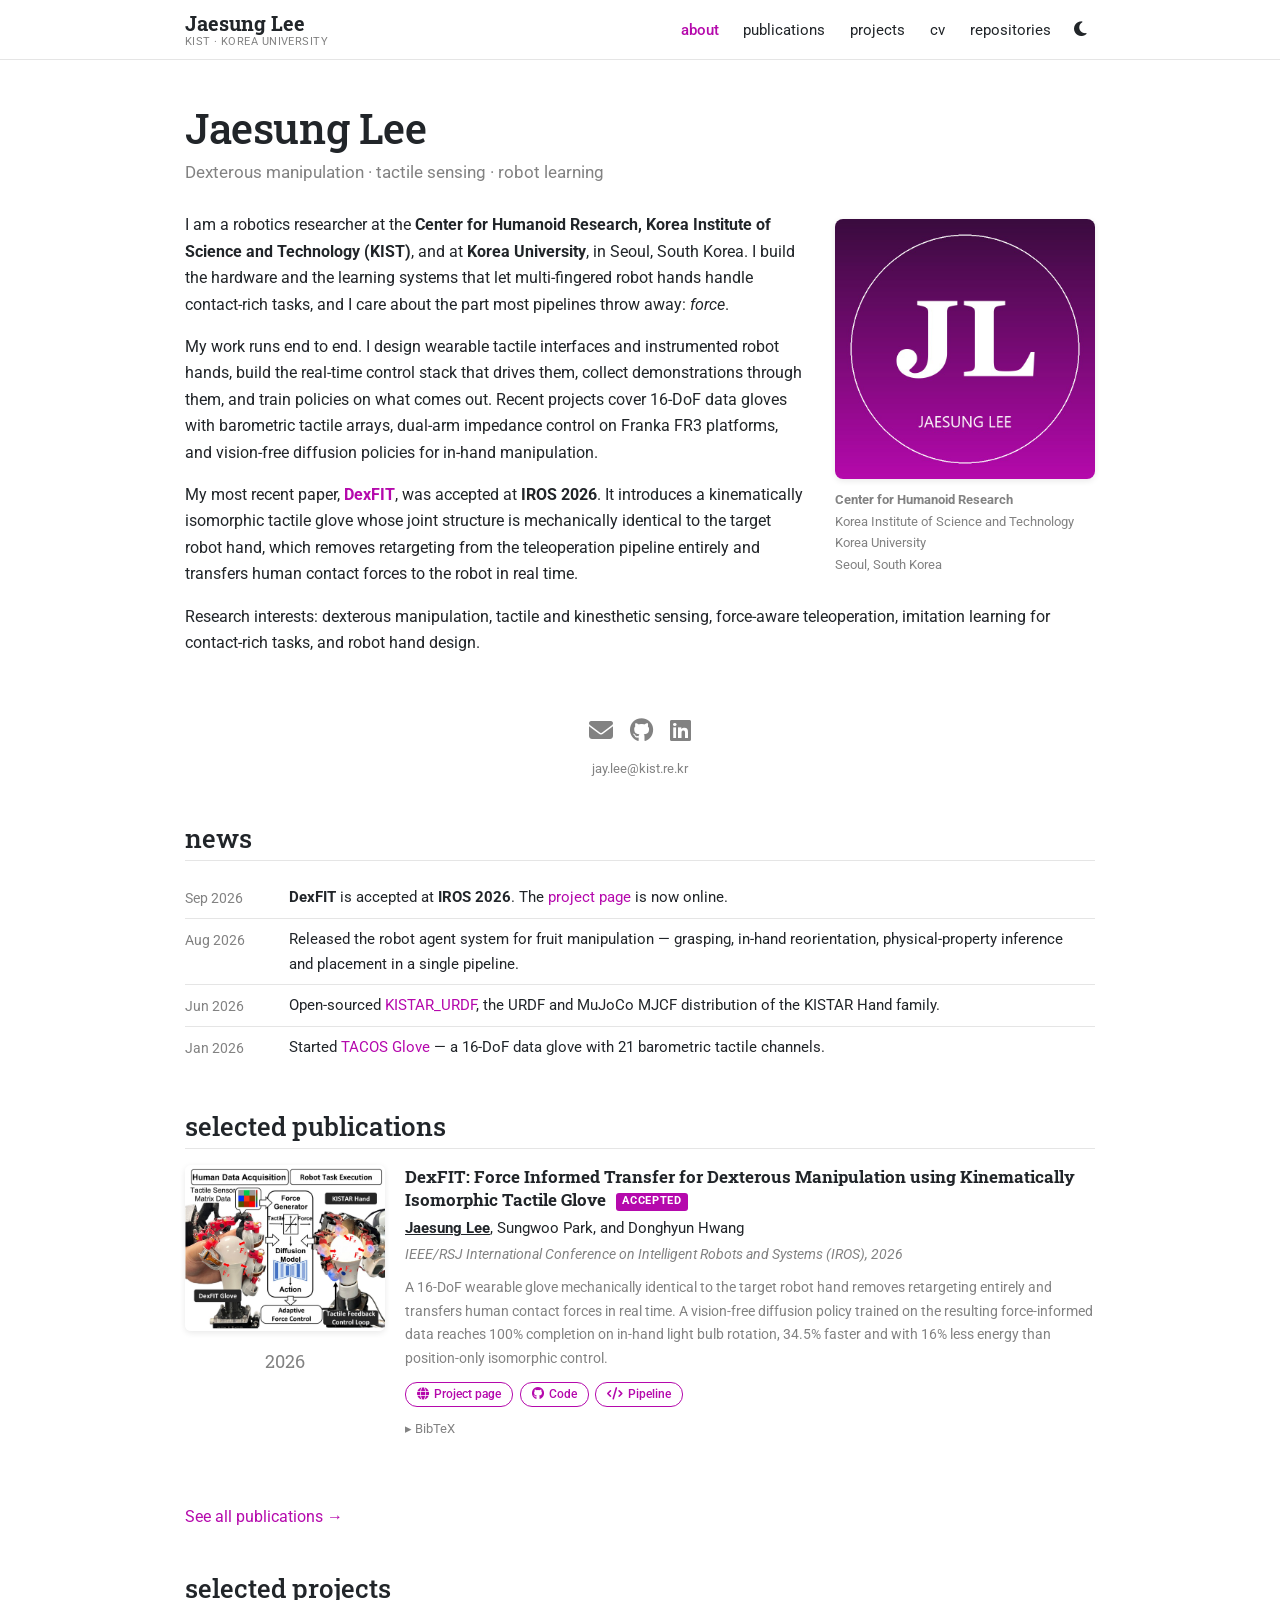
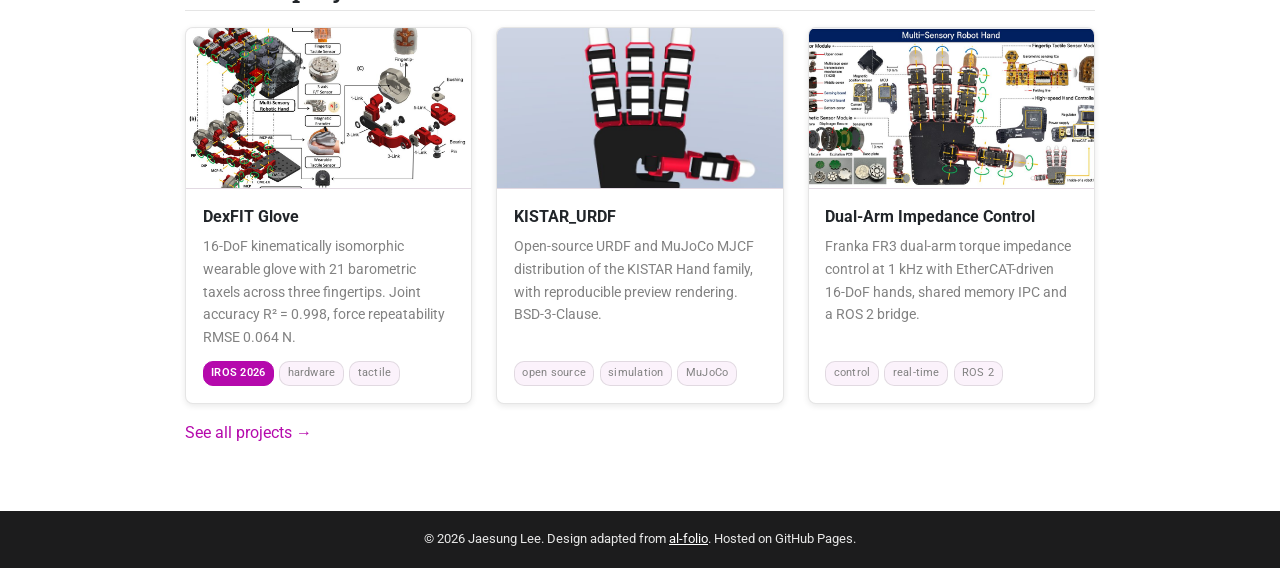
==== index.html @ 78a73863 "Add personal academic portfolio site Static portfolio for jaylee00.github.io, with the visual langua" ====
<!DOCTYPE html>
<html lang="en">
<head>
<meta charset="utf-8">
<meta name="viewport" content="width=device-width, initial-scale=1">
<title>Jaesung Lee</title>
<meta name="description" content="Jaesung Lee — robotics researcher at Korea University and the Center for Humanoid Research, KIST. Dexterous manipulation, tactile sensing, force-aware teleoperation and robot learning.">
<meta name="author" content="Jaesung Lee">
<link rel="icon" href="assets/img/favicon.png">
<meta property="og:type" content="website">
<meta property="og:title" content="Jaesung Lee">
<meta property="og:description" content="Robotics researcher working on dexterous manipulation, tactile sensing and force-aware robot learning.">
<meta property="og:image" content="https://jaylee00.github.io/assets/img/dexfit_teaser.jpg">
<meta property="og:url" content="https://jaylee00.github.io/">
<meta name="twitter:card" content="summary_large_image">
<link rel="canonical" href="https://jaylee00.github.io/">
<link rel="preconnect" href="https://fonts.googleapis.com">
<link rel="preconnect" href="https://fonts.gstatic.com" crossorigin>
<link rel="stylesheet" href="https://fonts.googleapis.com/css2?family=Roboto+Slab:wght@400;500;700&family=Roboto:ital,wght@0,300;0,400;0,500;0,700;1,400&display=swap">
<link rel="stylesheet" href="https://cdnjs.cloudflare.com/ajax/libs/font-awesome/6.5.2/css/all.min.css">
<link rel="stylesheet" href="assets/css/main.css">
<script>
  (function () {
    try {
      var t = localStorage.getItem("theme");
      if (t) document.documentElement.setAttribute("data-theme", t);
    } catch (e) {}
  })();
</script>
</head>
<body>

<nav class="navbar">
  <div class="navbar-inner">
    <a class="navbar-brand" href="index.html">
      <span class="brand-name">Jaesung Lee</span>
      <span class="brand-sub">KIST &middot; Korea University</span>
    </a>
    <button class="nav-toggle" id="nav-toggle" aria-label="Toggle navigation" aria-expanded="false" aria-controls="nav-links">
      <i class="fa-solid fa-bars"></i>
    </button>
    <ul class="nav-links" id="nav-links">
      <li><a href="index.html" class="active">about</a></li>
      <li><a href="publications.html">publications</a></li>
      <li><a href="projects.html">projects</a></li>
      <li><a href="cv.html">cv</a></li>
      <li><a href="repositories.html">repositories</a></li>
      <li>
        <button class="theme-toggle" id="theme-toggle" aria-label="Switch to dark theme">
          <i class="fa-solid fa-moon"></i>
        </button>
      </li>
    </ul>
  </div>
</nav>

<main>
<div class="container">

  <header class="post-header">
    <h1 class="post-title">Jaesung Lee</h1>
    <p class="post-description">Dexterous manipulation &middot; tactile sensing &middot; robot learning</p>
  </header>

  <div class="about-body clearfix">
    <div class="profile">
      <img src="assets/img/prof_pic.jpg" alt="Jaesung Lee">
      <div class="more-info">
        <p><strong>Center for Humanoid Research</strong></p>
        <p>Korea Institute of Science and Technology</p>
        <p>Korea University</p>
        <p>Seoul, South Korea</p>
      </div>
    </div>

    <p>
      I am a robotics researcher at the <strong>Center for Humanoid Research, Korea Institute of Science
      and Technology (KIST)</strong>, and at <strong>Korea University</strong>, in Seoul, South Korea.
      I build the hardware and the learning systems that let multi-fingered robot hands handle contact-rich
      tasks, and I care about the part most pipelines throw away: <em>force</em>.
    </p>

    <p>
      My work runs end to end. I design wearable tactile interfaces and instrumented robot hands, build the
      real-time control stack that drives them, collect demonstrations through them, and train policies on
      what comes out. Recent projects cover 16-DoF data gloves with barometric tactile arrays, dual-arm
      impedance control on Franka FR3 platforms, and vision-free diffusion policies for in-hand manipulation.
    </p>

    <p>
      My most recent paper, <a href="https://jaylee00.github.io/Dex-FIT/"><strong>DexFIT</strong></a>, was
      accepted at <strong>IROS 2026</strong>. It introduces a kinematically isomorphic tactile glove whose
      joint structure is mechanically identical to the target robot hand, which removes retargeting from the
      teleoperation pipeline entirely and transfers human contact forces to the robot in real time.
    </p>

    <p>
      Research interests: dexterous manipulation, tactile and kinesthetic sensing, force-aware teleoperation,
      imitation learning for contact-rich tasks, and robot hand design.
    </p>
  </div>

  <div class="social">
    <div class="social-icons">
      <a href="mailto:jay.lee@kist.re.kr" title="Email" aria-label="Email"><i class="fa-solid fa-envelope"></i></a>
      <a href="https://github.com/JayLee00" title="GitHub" aria-label="GitHub" target="_blank" rel="noopener"><i class="fa-brands fa-github"></i></a>
      <a href="https://www.linkedin.com/in/jaesung-lee-00-jay-lee" title="LinkedIn" aria-label="LinkedIn" target="_blank" rel="noopener"><i class="fa-brands fa-linkedin"></i></a>
    </div>
    <p class="contact-note">jay.lee@kist.re.kr</p>
  </div>

  <h2 class="section-title">news</h2>
  <div class="news">
    <table>
      <tbody>
        <tr>
          <td class="date">Sep 2026</td>
          <td><strong>DexFIT</strong> is accepted at <strong>IROS 2026</strong>. The
            <a href="https://jaylee00.github.io/Dex-FIT/">project page</a> is now online.</td>
        </tr>
        <tr>
          <td class="date">Aug 2026</td>
          <td>Released the robot agent system for fruit manipulation — grasping, in-hand reorientation,
            physical-property inference and placement in a single pipeline.</td>
        </tr>
        <tr>
          <td class="date">Jun 2026</td>
          <td>Open-sourced <a href="https://github.com/JayLee00/KISTAR_URDF">KISTAR_URDF</a>, the URDF and
            MuJoCo MJCF distribution of the KISTAR Hand family.</td>
        </tr>
        <tr>
          <td class="date">Jan 2026</td>
          <td>Started <a href="https://github.com/JayLee00/TACOS_Glove">TACOS Glove</a> — a 16-DoF data glove
            with 21 barometric tactile channels.</td>
        </tr>
      </tbody>
    </table>
  </div>

  <h2 class="section-title">selected publications</h2>
  <ol class="bibliography">
    <li>
      <div class="pub-preview">
        <a href="https://jaylee00.github.io/Dex-FIT/" target="_blank" rel="noopener">
          <img src="assets/img/dexfit_teaser.jpg" alt="DexFIT teaser: isomorphic glove transferring contact forces to the KISTAR hand">
        </a>
        <span class="pub-year">2026</span>
      </div>
      <div class="pub-body">
        <div class="pub-title">
          DexFIT: Force Informed Transfer for Dexterous Manipulation using Kinematically Isomorphic Tactile Glove
          <span class="badge-accepted">Accepted</span>
        </div>
        <div class="pub-author">
          <span class="me">Jaesung Lee</span>, Sungwoo Park, and Donghyun Hwang
        </div>
        <div class="pub-venue">
          IEEE/RSJ International Conference on Intelligent Robots and Systems (IROS), 2026
        </div>
        <div class="pub-abstract">
          A 16-DoF wearable glove mechanically identical to the target robot hand removes retargeting entirely
          and transfers human contact forces in real time. A vision-free diffusion policy trained on the
          resulting force-informed data reaches 100% completion on in-hand light bulb rotation, 34.5% faster
          and with 16% less energy than position-only isomorphic control.
        </div>
        <div class="pub-links">
          <a class="btn-pill" href="https://jaylee00.github.io/Dex-FIT/" target="_blank" rel="noopener"><i class="fa-solid fa-globe"></i> Project page</a>
          <a class="btn-pill" href="https://github.com/JayLee00/Dex-FIT" target="_blank" rel="noopener"><i class="fa-brands fa-github"></i> Code</a>
          <a class="btn-pill" href="https://github.com/JayLee00/dexfit-glove-teleoperation" target="_blank" rel="noopener"><i class="fa-solid fa-code"></i> Pipeline</a>
        </div>
        <details class="disclosure">
          <summary>BibTeX</summary>
          <pre>@inproceedings{lee2026dexfit,
  title     = {DexFIT: Force Informed Transfer for Dexterous Manipulation
               using Kinematically Isomorphic Tactile Glove},
  author    = {Lee, Jaesung and Park, Sungwoo and Hwang, Donghyun},
  booktitle = {IEEE/RSJ International Conference on Intelligent Robots
               and Systems (IROS)},
  year      = {2026}
}</pre>
        </details>
      </div>
    </li>
  </ol>
  <p><a href="publications.html">See all publications &rarr;</a></p>

  <h2 class="section-title">selected projects</h2>
  <div class="grid">

    <div class="card">
      <img class="card-img" src="assets/img/dexfit_glove.jpg" alt="DexFIT 16-DoF isomorphic tactile glove">
      <div class="card-body">
        <div class="card-title"><a href="projects.html#dexfit">DexFIT Glove</a></div>
        <div class="card-text">
          16-DoF kinematically isomorphic wearable glove with 21 barometric taxels across three fingertips.
          Joint accuracy R&sup2; = 0.998, force repeatability RMSE 0.064 N.
        </div>
        <div class="card-meta">
          <span class="tag featured">IROS 2026</span>
          <span class="tag">hardware</span>
          <span class="tag">tactile</span>
        </div>
      </div>
    </div>

    <div class="card">
      <img class="card-img" src="assets/img/kistar_hand.jpg" alt="KISTAR Hand URDF model">
      <div class="card-body">
        <div class="card-title"><a href="projects.html#kistar-urdf">KISTAR_URDF</a></div>
        <div class="card-text">
          Open-source URDF and MuJoCo MJCF distribution of the KISTAR Hand family, with reproducible
          preview rendering. BSD-3-Clause.
        </div>
        <div class="card-meta">
          <span class="tag">open source</span>
          <span class="tag">simulation</span>
          <span class="tag">MuJoCo</span>
        </div>
      </div>
    </div>

    <div class="card">
      <img class="card-img" src="assets/img/dexfit_hand.jpg" alt="Multi-sensory 16-DoF KISTAR robot hand">
      <div class="card-body">
        <div class="card-title"><a href="projects.html#dual-arm">Dual-Arm Impedance Control</a></div>
        <div class="card-text">
          Franka FR3 dual-arm torque impedance control at 1 kHz with EtherCAT-driven 16-DoF hands, shared
          memory IPC and a ROS 2 bridge.
        </div>
        <div class="card-meta">
          <span class="tag">control</span>
          <span class="tag">real-time</span>
          <span class="tag">ROS 2</span>
        </div>
      </div>
    </div>

  </div>
  <p><a href="projects.html">See all projects &rarr;</a></p>

</div>
</main>

<footer class="site-footer">
  <div class="container">
    <p>&copy; 2026 Jaesung Lee. Design adapted from
      <a href="https://github.com/alshedivat/al-folio" target="_blank" rel="noopener">al-folio</a>.
      Hosted on GitHub Pages.</p>
  </div>
</footer>

<script src="assets/js/main.js"></script>
</body>
</html>
---- assets/css/main.css ----
/* =========================================================================
   Personal site — visual language adapted from the al-folio Jekyll theme
   (https://github.com/alshedivat/al-folio, MIT License).
   Rewritten as dependency-free static CSS.
   ========================================================================= */

/* ---------- palette (al-folio _variables.scss) ---------- */
:root {
  --red-color: #ff3636;
  --orange-color: #f29105;
  --blue-color: #0076df;
  --cyan-color: #2698ba;
  --purple-color: #b509ac;
  --grey-color: #828282;
  --grey-color-light: #e8e8e8;
  --grey-color-dark: #1c1c1d;
  --grey-900: #212529;

  --nav-height: 60px;
  --container: 950px;
}

/* light theme */
:root,
:root[data-theme="light"] {
  --global-bg-color: #ffffff;
  --global-code-bg-color: rgba(181, 9, 172, 0.05);
  --global-text-color: var(--grey-900);
  --global-text-color-light: var(--grey-color);
  --global-theme-color: var(--purple-color);
  --global-hover-color: var(--purple-color);
  --global-footer-bg-color: var(--grey-color-dark);
  --global-footer-text-color: var(--grey-color-light);
  --global-footer-link-color: #ffffff;
  --global-divider-color: rgba(0, 0, 0, 0.1);
  --global-card-bg-color: #ffffff;
  --global-back-to-top-bg-color: rgba(0, 0, 0, 0.4);
  --global-navbar-bg: rgba(255, 255, 255, 0.85);
  --global-shadow: 0 2px 6px rgba(0, 0, 0, 0.09);
  --global-shadow-hover: 0 8px 22px rgba(0, 0, 0, 0.14);
}

/* dark theme */
:root[data-theme="dark"] {
  --global-bg-color: var(--grey-color-dark);
  --global-code-bg-color: #2c3237;
  --global-text-color: var(--grey-color-light);
  --global-text-color-light: var(--grey-color);
  --global-theme-color: var(--cyan-color);
  --global-hover-color: var(--cyan-color);
  --global-footer-bg-color: var(--grey-color-light);
  --global-footer-text-color: var(--grey-color-dark);
  --global-footer-link-color: #000000;
  --global-divider-color: #424246;
  --global-card-bg-color: var(--grey-900);
  --global-back-to-top-bg-color: #e8e8e8;
  --global-navbar-bg: rgba(28, 28, 29, 0.85);
  --global-shadow: 0 2px 6px rgba(0, 0, 0, 0.5);
  --global-shadow-hover: 0 8px 22px rgba(0, 0, 0, 0.65);
}

@media (prefers-color-scheme: dark) {
  :root:not([data-theme="light"]) {
    --global-bg-color: var(--grey-color-dark);
    --global-code-bg-color: #2c3237;
    --global-text-color: var(--grey-color-light);
    --global-text-color-light: var(--grey-color);
    --global-theme-color: var(--cyan-color);
    --global-hover-color: var(--cyan-color);
    --global-footer-bg-color: var(--grey-color-light);
    --global-footer-text-color: var(--grey-color-dark);
    --global-footer-link-color: #000000;
    --global-divider-color: #424246;
    --global-card-bg-color: var(--grey-900);
    --global-back-to-top-bg-color: #e8e8e8;
    --global-navbar-bg: rgba(28, 28, 29, 0.85);
    --global-shadow: 0 2px 6px rgba(0, 0, 0, 0.5);
    --global-shadow-hover: 0 8px 22px rgba(0, 0, 0, 0.65);
  }
}

/* ---------- base ---------- */
*,
*::before,
*::after { box-sizing: border-box; }

html { scroll-behavior: smooth; -webkit-text-size-adjust: 100%; }

body {
  margin: 0;
  padding-top: var(--nav-height);
  background-color: var(--global-bg-color);
  color: var(--global-text-color);
  font-family: "Roboto", -apple-system, BlinkMacSystemFont, "Segoe UI", Helvetica, Arial, sans-serif;
  font-size: 1rem;
  line-height: 1.65;
  -webkit-font-smoothing: antialiased;
  display: flex;
  flex-direction: column;
  min-height: 100vh;
}

h1, h2, h3, h4, h5, h6 {
  font-family: "Roboto Slab", "Roboto", Georgia, serif;
  color: var(--global-text-color);
  line-height: 1.25;
  margin: 0 0 0.6rem;
}

a {
  color: var(--global-theme-color);
  text-decoration: none;
  transition: color 0.15s ease;
}
a:hover { color: var(--global-hover-color); text-decoration: underline; }

p { margin: 0 0 1rem; }

hr {
  border: 0;
  border-top: 1px solid var(--global-divider-color);
  margin: 2rem 0;
}

img { max-width: 100%; height: auto; }

code, pre {
  font-family: ui-monospace, SFMono-Regular, "SF Mono", Menlo, Consolas, monospace;
  font-size: 0.86em;
}
code {
  background-color: var(--global-code-bg-color);
  color: var(--global-theme-color);
  padding: 0.15em 0.4em;
  border-radius: 3px;
}

.container {
  width: 100%;
  max-width: var(--container);
  margin: 0 auto;
  padding: 0 1.25rem;
}

main { flex: 1 0 auto; }

/* ---------- navbar ---------- */
.navbar {
  position: fixed;
  top: 0;
  left: 0;
  right: 0;
  z-index: 1000;
  height: var(--nav-height);
  background-color: var(--global-navbar-bg);
  backdrop-filter: saturate(180%) blur(20px);
  -webkit-backdrop-filter: saturate(180%) blur(20px);
  border-bottom: 1px solid var(--global-divider-color);
}

.navbar-inner {
  max-width: var(--container);
  height: var(--nav-height);
  margin: 0 auto;
  padding: 0 1.25rem;
  display: flex;
  align-items: center;
  justify-content: space-between;
  gap: 1rem;
}

.navbar-brand {
  display: flex;
  flex-direction: column;
  justify-content: center;
  line-height: 1.15;
  text-decoration: none;
  min-width: 0;
}
.navbar-brand:hover { text-decoration: none; }
.brand-name {
  font-family: "Roboto Slab", Georgia, serif;
  font-size: 1.28rem;
  font-weight: 700;
  color: var(--global-text-color);
  white-space: nowrap;
}
.brand-sub {
  font-size: 0.68rem;
  letter-spacing: 0.04em;
  text-transform: uppercase;
  color: var(--global-text-color-light);
  white-space: nowrap;
  overflow: hidden;
  text-overflow: ellipsis;
}

.nav-links {
  display: flex;
  align-items: center;
  gap: 0.35rem;
  list-style: none;
  margin: 0;
  padding: 0;
}
.nav-links a {
  display: block;
  padding: 0.35rem 0.6rem;
  border-radius: 4px;
  font-size: 0.94rem;
  color: var(--global-text-color);
  text-decoration: none;
  white-space: nowrap;
}
.nav-links a:hover {
  color: var(--global-theme-color);
  text-decoration: none;
}
.nav-links a.active {
  color: var(--global-theme-color);
  font-weight: 500;
}

.theme-toggle {
  background: none;
  border: 0;
  cursor: pointer;
  color: var(--global-text-color);
  font-size: 1.05rem;
  padding: 0.35rem 0.5rem;
  line-height: 1;
  border-radius: 4px;
}
.theme-toggle:hover { color: var(--global-theme-color); }

.nav-toggle {
  display: none;
  background: none;
  border: 0;
  cursor: pointer;
  color: var(--global-text-color);
  font-size: 1.2rem;
  padding: 0.35rem 0.5rem;
}

/* ---------- page header ---------- */
.post-header { margin: 2.6rem 0 1.6rem; }
.post-title {
  font-size: 2.6rem;
  font-weight: 500;
  letter-spacing: -0.01em;
  margin-bottom: 0.35rem;
}
.post-description {
  font-size: 1.05rem;
  color: var(--global-text-color-light);
  margin-bottom: 0;
}

/* ---------- about page ---------- */
.about-body { margin-bottom: 2.5rem; }

.profile {
  float: right;
  width: 30%;
  max-width: 260px;
  margin: 0.4rem 0 1.25rem 2rem;
}
.profile img {
  display: block;
  width: 100%;
  border-radius: 8px;
  box-shadow: var(--global-shadow);
}
.profile .more-info {
  margin-top: 0.7rem;
  font-size: 0.8rem;
  line-height: 1.5;
  color: var(--global-text-color-light);
}
.profile .more-info p { margin: 0 0 0.15rem; }

.clearfix::after { content: ""; display: block; clear: both; }

/* social icons */
.social {
  clear: both;
  text-align: center;
  margin: 2.2rem 0 0.4rem;
}
.social-icons a {
  display: inline-block;
  font-size: 1.5rem;
  margin: 0 0.42rem;
  color: var(--global-text-color-light);
  text-decoration: none;
}
.social-icons a:hover { color: var(--global-theme-color); text-decoration: none; }
.contact-note {
  text-align: center;
  font-size: 0.82rem;
  color: var(--global-text-color-light);
  margin-top: 0.4rem;
}

/* ---------- section headings ---------- */
h2.section-title {
  font-size: 1.6rem;
  font-weight: 500;
  margin: 2.6rem 0 1rem;
  padding-bottom: 0.4rem;
  border-bottom: 1px solid var(--global-divider-color);
}

/* ---------- news table ---------- */
.news table {
  width: 100%;
  border-collapse: collapse;
}
.news td {
  padding: 0.5rem 0.6rem 0.5rem 0;
  border-top: 1px solid var(--global-divider-color);
  vertical-align: top;
  font-size: 0.94rem;
}
.news tr:first-child td { border-top: 0; }
.news td.date {
  width: 6.5rem;
  white-space: nowrap;
  color: var(--global-text-color-light);
  font-size: 0.85rem;
  padding-top: 0.62rem;
}

/* ---------- publications ---------- */
ol.bibliography {
  list-style: none;
  margin: 0;
  padding: 0;
}
ol.bibliography > li {
  display: flex;
  gap: 1.25rem;
  margin-bottom: 2rem;
  padding-bottom: 2rem;
  border-bottom: 1px solid var(--global-divider-color);
}
ol.bibliography > li:last-child { border-bottom: 0; }

.pub-preview {
  flex: 0 0 200px;
  max-width: 200px;
}
.pub-preview img {
  width: 100%;
  border-radius: 6px;
  box-shadow: var(--global-shadow);
  transition: box-shadow 0.2s ease, transform 0.2s ease;
}
.pub-preview img:hover {
  box-shadow: var(--global-shadow-hover);
  transform: translateY(-2px);
}
.pub-year {
  display: block;
  text-align: center;
  margin-top: 0.45rem;
  font-family: "Roboto Slab", Georgia, serif;
  font-size: 1.15rem;
  color: var(--global-text-color-light);
}

.pub-body { flex: 1 1 auto; min-width: 0; }
.pub-title {
  font-family: "Roboto Slab", Georgia, serif;
  font-size: 1.08rem;
  font-weight: 700;
  line-height: 1.35;
  margin-bottom: 0.3rem;
}
.pub-author {
  font-size: 0.93rem;
  color: var(--global-text-color);
  margin-bottom: 0.15rem;
}
.pub-author .me { font-weight: 700; text-decoration: underline; }
.pub-venue {
  font-size: 0.9rem;
  font-style: italic;
  color: var(--global-text-color-light);
  margin-bottom: 0.55rem;
}
.pub-abstract {
  font-size: 0.9rem;
  color: var(--global-text-color-light);
  margin-bottom: 0.7rem;
}

.badge-accepted {
  display: inline-block;
  font-family: "Roboto", sans-serif;
  font-size: 0.68rem;
  font-weight: 700;
  letter-spacing: 0.06em;
  text-transform: uppercase;
  color: #fff;
  background-color: var(--global-theme-color);
  border-radius: 3px;
  padding: 0.1rem 0.42rem;
  vertical-align: 0.18em;
  margin-left: 0.35rem;
}

/* pill link buttons */
.pub-links { display: flex; flex-wrap: wrap; gap: 0.4rem; }
.btn-pill {
  display: inline-flex;
  align-items: center;
  gap: 0.3rem;
  font-size: 0.78rem;
  font-weight: 500;
  line-height: 1;
  padding: 0.33rem 0.7rem;
  border: 1px solid var(--global-theme-color);
  border-radius: 12px;
  color: var(--global-theme-color);
  background: transparent;
  text-decoration: none;
  transition: background-color 0.15s ease, color 0.15s ease;
}
.btn-pill:hover {
  background-color: var(--global-theme-color);
  color: #fff;
  text-decoration: none;
}

/* inline abstract / bibtex disclosure */
details.disclosure { margin-top: 0.7rem; }
details.disclosure > summary {
  cursor: pointer;
  font-size: 0.82rem;
  color: var(--global-text-color-light);
  list-style: none;
}
details.disclosure > summary::-webkit-details-marker { display: none; }
details.disclosure > summary::before { content: "\25B8\00a0"; }
details.disclosure[open] > summary::before { content: "\25BE\00a0"; }
details.disclosure pre {
  background-color: var(--global-code-bg-color);
  border-radius: 5px;
  padding: 0.85rem 1rem;
  overflow-x: auto;
  margin: 0.55rem 0 0;
  font-size: 0.78rem;
  line-height: 1.5;
  color: var(--global-text-color);
}

/* ---------- project cards ---------- */
.grid {
  display: grid;
  grid-template-columns: repeat(auto-fill, minmax(260px, 1fr));
  gap: 1.5rem;
  margin-bottom: 1rem;
}

.card {
  display: flex;
  flex-direction: column;
  background-color: var(--global-card-bg-color);
  border: 1px solid var(--global-divider-color);
  border-radius: 8px;
  overflow: hidden;
  box-shadow: var(--global-shadow);
  transition: box-shadow 0.2s ease, transform 0.2s ease;
}
.card:hover { box-shadow: var(--global-shadow-hover); transform: translateY(-3px); }

.card-img {
  display: block;
  width: 100%;
  aspect-ratio: 16 / 9;
  object-fit: cover;
  background-color: var(--global-code-bg-color);
  border-bottom: 1px solid var(--global-divider-color);
}

.card-body { padding: 0.95rem 1.05rem 1.1rem; flex: 1 1 auto; display: flex; flex-direction: column; }
.card-title {
  font-size: 1rem;
  font-weight: 700;
  margin-bottom: 0.3rem;
}
.card-title a { color: var(--global-text-color); }
.card-title a:hover { color: var(--global-theme-color); text-decoration: none; }
.card-text {
  font-size: 0.86rem;
  color: var(--global-text-color-light);
  margin-bottom: 0.75rem;
  flex: 1 1 auto;
}
.card-meta { display: flex; flex-wrap: wrap; gap: 0.35rem; }

.tag {
  display: inline-block;
  font-size: 0.7rem;
  letter-spacing: 0.02em;
  padding: 0.14rem 0.46rem;
  border-radius: 10px;
  background-color: var(--global-code-bg-color);
  color: var(--global-text-color-light);
  border: 1px solid var(--global-divider-color);
}
.tag.featured {
  background-color: var(--global-theme-color);
  border-color: var(--global-theme-color);
  color: #fff;
  font-weight: 600;
}

/* featured (wide) project */
.card.featured-card {
  grid-column: 1 / -1;
  flex-direction: row;
  align-items: stretch;
}
.card.featured-card .card-img {
  width: 45%;
  aspect-ratio: auto;
  border-bottom: 0;
  border-right: 1px solid var(--global-divider-color);
  object-fit: cover;
}
.card.featured-card .card-body { padding: 1.4rem 1.6rem; }

/* ---------- CV ---------- */
.cv-section { margin-bottom: 2rem; }
.cv-entry {
  display: flex;
  gap: 1.5rem;
  padding: 0.9rem 0;
  border-top: 1px solid var(--global-divider-color);
}
.cv-entry:first-of-type { border-top: 0; }
.cv-date {
  flex: 0 0 8.5rem;
  font-size: 0.85rem;
  color: var(--global-text-color-light);
  padding-top: 0.15rem;
}
.cv-detail { flex: 1 1 auto; min-width: 0; }
.cv-role { font-weight: 700; font-size: 0.99rem; margin-bottom: 0.1rem; }
.cv-org { font-size: 0.92rem; color: var(--global-text-color-light); margin-bottom: 0.35rem; }
.cv-detail ul { margin: 0.3rem 0 0; padding-left: 1.1rem; font-size: 0.9rem; }
.cv-detail li { margin-bottom: 0.25rem; }

.skill-row { display: flex; gap: 1rem; padding: 0.55rem 0; border-top: 1px solid var(--global-divider-color); }
.skill-row:first-of-type { border-top: 0; }
.skill-name { flex: 0 0 9.5rem; font-weight: 500; font-size: 0.92rem; }
.skill-list { flex: 1 1 auto; font-size: 0.9rem; color: var(--global-text-color-light); }

.note {
  font-size: 0.83rem;
  color: var(--global-text-color-light);
  background-color: var(--global-code-bg-color);
  border-left: 3px solid var(--global-theme-color);
  border-radius: 0 4px 4px 0;
  padding: 0.7rem 0.95rem;
  margin-bottom: 1.5rem;
}
.note p:last-child { margin-bottom: 0; }

/* ---------- repositories ---------- */
.repo-list { display: grid; grid-template-columns: repeat(auto-fill, minmax(280px, 1fr)); gap: 1rem; }
.repo {
  border: 1px solid var(--global-divider-color);
  border-radius: 8px;
  padding: 0.9rem 1rem;
  background-color: var(--global-card-bg-color);
  transition: box-shadow 0.2s ease;
}
.repo:hover { box-shadow: var(--global-shadow-hover); }
.repo-name { font-weight: 700; font-size: 0.95rem; margin-bottom: 0.25rem; word-break: break-word; }
.repo-desc { font-size: 0.84rem; color: var(--global-text-color-light); margin-bottom: 0.55rem; }
.repo-meta { font-size: 0.76rem; color: var(--global-text-color-light); display: flex; gap: 0.9rem; flex-wrap: wrap; }
.lang-dot {
  display: inline-block;
  width: 0.62rem;
  height: 0.62rem;
  border-radius: 50%;
  margin-right: 0.3rem;
  vertical-align: -0.03rem;
  background-color: var(--global-text-color-light);
}

/* ---------- footer ---------- */
footer.site-footer {
  flex-shrink: 0;
  margin-top: 3rem;
  padding: 1.1rem 0;
  background-color: var(--global-footer-bg-color);
  color: var(--global-footer-text-color);
  font-size: 0.82rem;
  text-align: center;
}
footer.site-footer a { color: var(--global-footer-link-color); text-decoration: underline; }
footer.site-footer p { margin: 0; }

/* ---------- responsive ---------- */
@media (max-width: 800px) {
  .nav-toggle { display: block; }
  .navbar-inner { position: relative; }
  .nav-links {
    position: absolute;
    top: var(--nav-height);
    left: 0;
    right: 0;
    flex-direction: column;
    align-items: stretch;
    gap: 0;
    background-color: var(--global-bg-color);
    border-bottom: 1px solid var(--global-divider-color);
    box-shadow: var(--global-shadow);
    padding: 0.4rem 1.25rem 0.8rem;
    display: none;
  }
  .nav-links.open { display: flex; }
  .nav-links a { padding: 0.55rem 0.2rem; }

  .post-title { font-size: 2.1rem; }

  .profile { float: none; width: 62%; max-width: 230px; margin: 0 auto 1.5rem; }
  .profile .more-info { text-align: center; }

  ol.bibliography > li { flex-direction: column; gap: 0.9rem; }
  .pub-preview { flex: 1 1 auto; max-width: 320px; }
  .pub-year { text-align: left; }

  .card.featured-card { flex-direction: column; }
  .card.featured-card .card-img {
    width: 100%;
    aspect-ratio: 16 / 9;
    border-right: 0;
    border-bottom: 1px solid var(--global-divider-color);
  }
  .card.featured-card .card-body { padding: 1rem 1.05rem 1.2rem; }

  .cv-entry { flex-direction: column; gap: 0.2rem; }
  .cv-date { flex: 1 1 auto; }
  .skill-row { flex-direction: column; gap: 0.1rem; }
  .skill-name { flex: 1 1 auto; }
}

@media print {
  .navbar, footer.site-footer, .theme-toggle, .nav-toggle { display: none !important; }
  body { padding-top: 0; }
}

/* ---------- data table ---------- */
.table-wrap { overflow-x: auto; margin-bottom: 1.2rem; }
table.data {
  width: 100%;
  border-collapse: collapse;
  font-size: 0.85rem;
}
table.data th,
table.data td {
  padding: 0.45rem 0.6rem;
  text-align: center;
  border-bottom: 1px solid var(--global-divider-color);
  white-space: nowrap;
}
table.data th {
  font-family: "Roboto Slab", Georgia, serif;
  font-weight: 700;
  border-bottom: 2px solid var(--global-divider-color);
}
table.data td:first-child,
table.data th:first-child { text-align: left; }
table.data tr.highlight td {
  background-color: var(--global-code-bg-color);
  font-weight: 700;
  color: var(--global-theme-color);
}
.caption {
  font-size: 0.8rem;
  color: var(--global-text-color-light);
  text-align: center;
  margin: 0.4rem 0 1.6rem;
}
.figure { margin: 1.4rem 0 0.2rem; }
.figure img { width: 100%; border-radius: 6px; box-shadow: var(--global-shadow); }

/* ---------- card image placeholder ---------- */
.card-ph {
  display: flex;
  align-items: center;
  justify-content: center;
  width: 100%;
  aspect-ratio: 16 / 9;
  border-bottom: 1px solid var(--global-divider-color);
  background-image: linear-gradient(135deg, #3a0c3e 0%, var(--global-theme-color) 100%);
  color: rgba(255, 255, 255, 0.92);
  font-size: 2.6rem;
}
:root[data-theme="dark"] .card-ph {
  background-image: linear-gradient(135deg, #10343d 0%, var(--global-theme-color) 100%);
}
@media (prefers-color-scheme: dark) {
  :root:not([data-theme="light"]) .card-ph {
    background-image: linear-gradient(135deg, #10343d 0%, var(--global-theme-color) 100%);
  }
}
.card-links { display: flex; flex-wrap: wrap; gap: 0.4rem; margin-top: 0.7rem; }
.card-links .btn-pill { font-size: 0.73rem; padding: 0.26rem 0.6rem; }
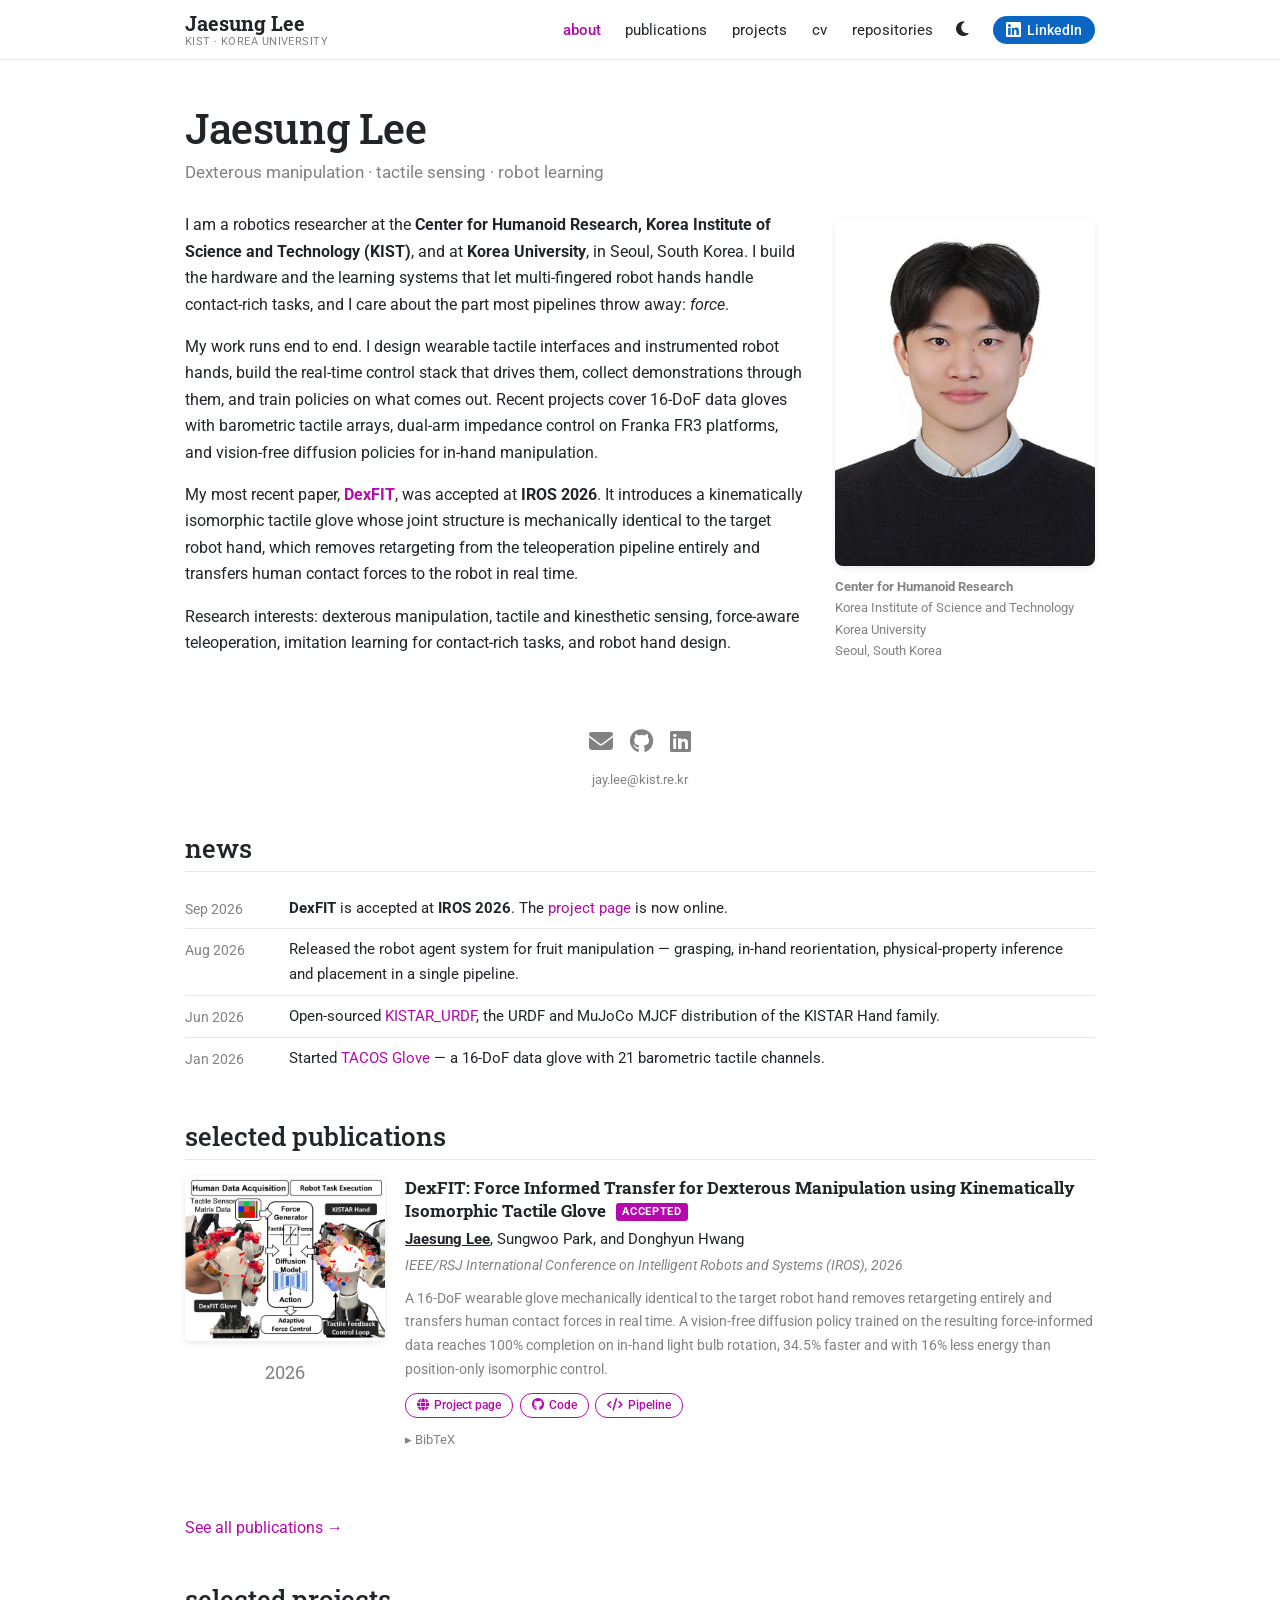
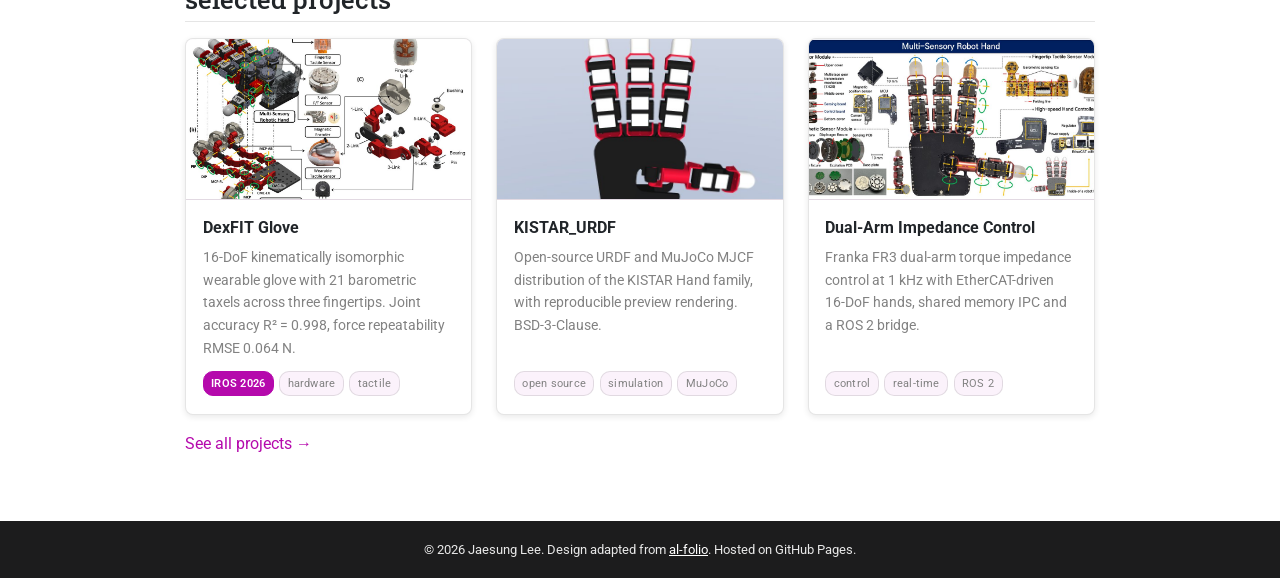
==== commit 0220afb9: "Update profile photo and add LinkedIn button to navbar Co-Authored-By: Claude Opus 5.5 <noreply@anth" ====
--- a/index.html
+++ b/index.html
@@ -36,6 +36,7 @@
       <span class="brand-name">Jaesung Lee</span>
       <span class="brand-sub">KIST &middot; Korea University</span>
     </a>
+    <a class="nav-linkedin" href="https://www.linkedin.com/in/jaesung-lee-00-jay-lee" target="_blank" rel="noopener" aria-label="LinkedIn profile"><i class="fa-brands fa-linkedin"></i><span>LinkedIn</span></a>
     <button class="nav-toggle" id="nav-toggle" aria-label="Toggle navigation" aria-expanded="false" aria-controls="nav-links">
       <i class="fa-solid fa-bars"></i>
     </button>
--- a/assets/css/main.css
+++ b/assets/css/main.css
@@ -165,7 +165,6 @@
   padding: 0 1.25rem;
   display: flex;
   align-items: center;
-  justify-content: space-between;
   gap: 1rem;
 }
 
@@ -177,6 +176,7 @@
   text-decoration: none;
   min-width: 0;
 }
+.navbar-brand { margin-right: auto; }
 .navbar-brand:hover { text-decoration: none; }
 .brand-name {
   font-family: "Roboto Slab", Georgia, serif;
@@ -242,6 +242,27 @@
   font-size: 1.2rem;
   padding: 0.35rem 0.5rem;
 }
+
+/* LinkedIn button in navbar (visible on every screen size) */
+.nav-links { order: 1; }
+.nav-linkedin {
+  order: 2;
+  display: inline-flex;
+  align-items: center;
+  gap: 0.4rem;
+  padding: 0.38rem 0.8rem;
+  border-radius: 999px;
+  background-color: #0a66c2;
+  color: #ffffff;
+  font-size: 0.88rem;
+  font-weight: 500;
+  line-height: 1;
+  text-decoration: none;
+  white-space: nowrap;
+}
+.nav-linkedin i { font-size: 1.05rem; }
+.nav-linkedin:hover { background-color: #004182; color: #ffffff; text-decoration: none; }
+.nav-toggle { order: 3; }
 
 /* ---------- page header ---------- */
 .post-header { margin: 2.6rem 0 1.6rem; }
@@ -626,6 +647,7 @@
   }
   .nav-links.open { display: flex; }
   .nav-links a { padding: 0.55rem 0.2rem; }
+  .navbar-inner { gap: 0.5rem; }
 
   .post-title { font-size: 2.1rem; }
 
@@ -651,6 +673,11 @@
   .skill-name { flex: 1 1 auto; }
 }
 
+@media (max-width: 340px) {
+  .nav-linkedin span { display: none; }
+  .nav-linkedin { padding: 0.45rem 0.55rem; }
+}
+
 @media print {
   .navbar, footer.site-footer, .theme-toggle, .nav-toggle { display: none !important; }
   body { padding-top: 0; }
@@ -713,3 +740,44 @@
 }
 .card-links { display: flex; flex-wrap: wrap; gap: 0.4rem; margin-top: 0.7rem; }
 .card-links .btn-pill { font-size: 0.73rem; padding: 0.26rem 0.6rem; }
+
+/* ---------- language distribution ---------- */
+.stat-row {
+  display: flex;
+  flex-wrap: wrap;
+  gap: 2.2rem;
+  margin-bottom: 1.6rem;
+}
+.stat { display: flex; flex-direction: column; }
+.stat-num {
+  font-family: "Roboto Slab", Georgia, serif;
+  font-size: 1.85rem;
+  font-weight: 700;
+  line-height: 1.1;
+  color: var(--global-theme-color);
+}
+.stat-label {
+  font-size: 0.78rem;
+  letter-spacing: 0.03em;
+  text-transform: uppercase;
+  color: var(--global-text-color-light);
+}
+.langbar {
+  display: flex;
+  width: 100%;
+  height: 0.62rem;
+  border-radius: 4px;
+  overflow: hidden;
+  margin-bottom: 0.7rem;
+  background-color: var(--global-code-bg-color);
+}
+.langbar span { display: block; height: 100%; }
+.legend {
+  display: flex;
+  flex-wrap: wrap;
+  gap: 0.35rem 1.1rem;
+  font-size: 0.82rem;
+  color: var(--global-text-color-light);
+  margin-bottom: 2rem;
+}
+.legend span.item { display: inline-flex; align-items: center; gap: 0.35rem; }
